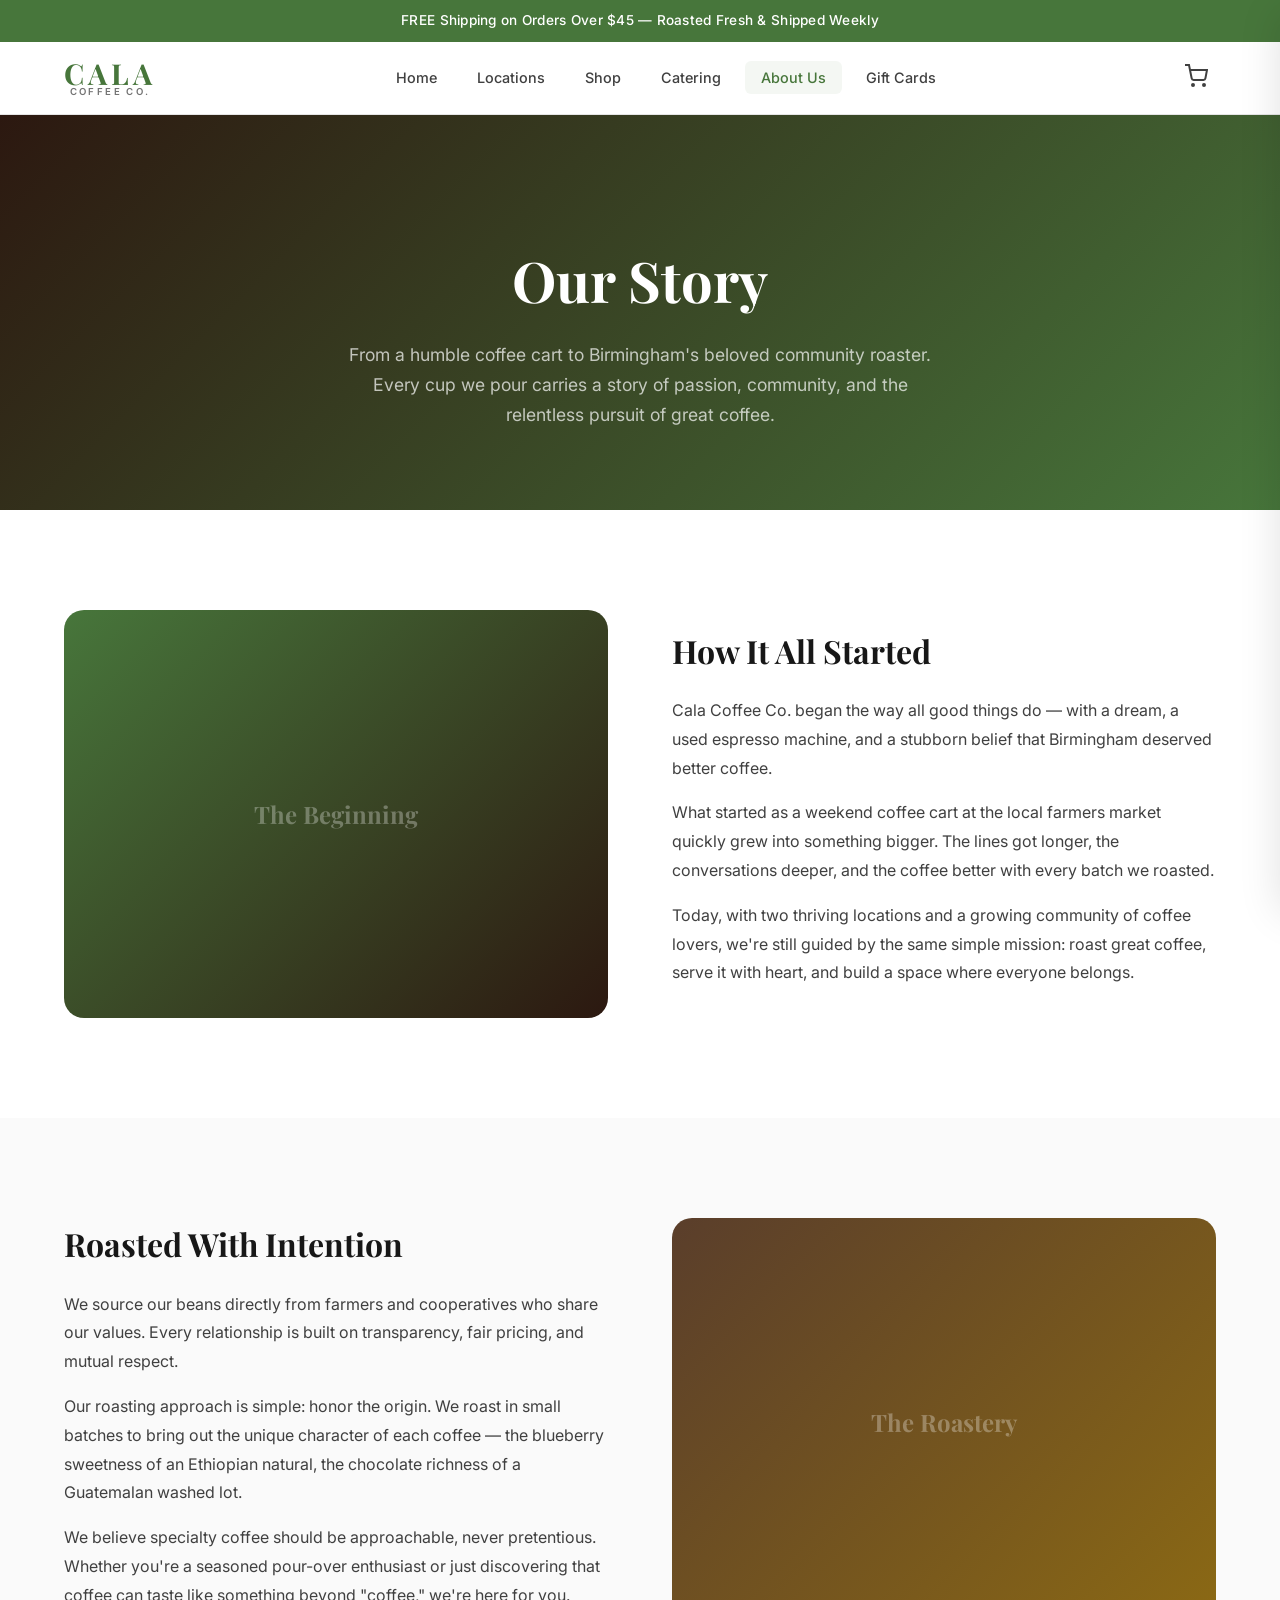
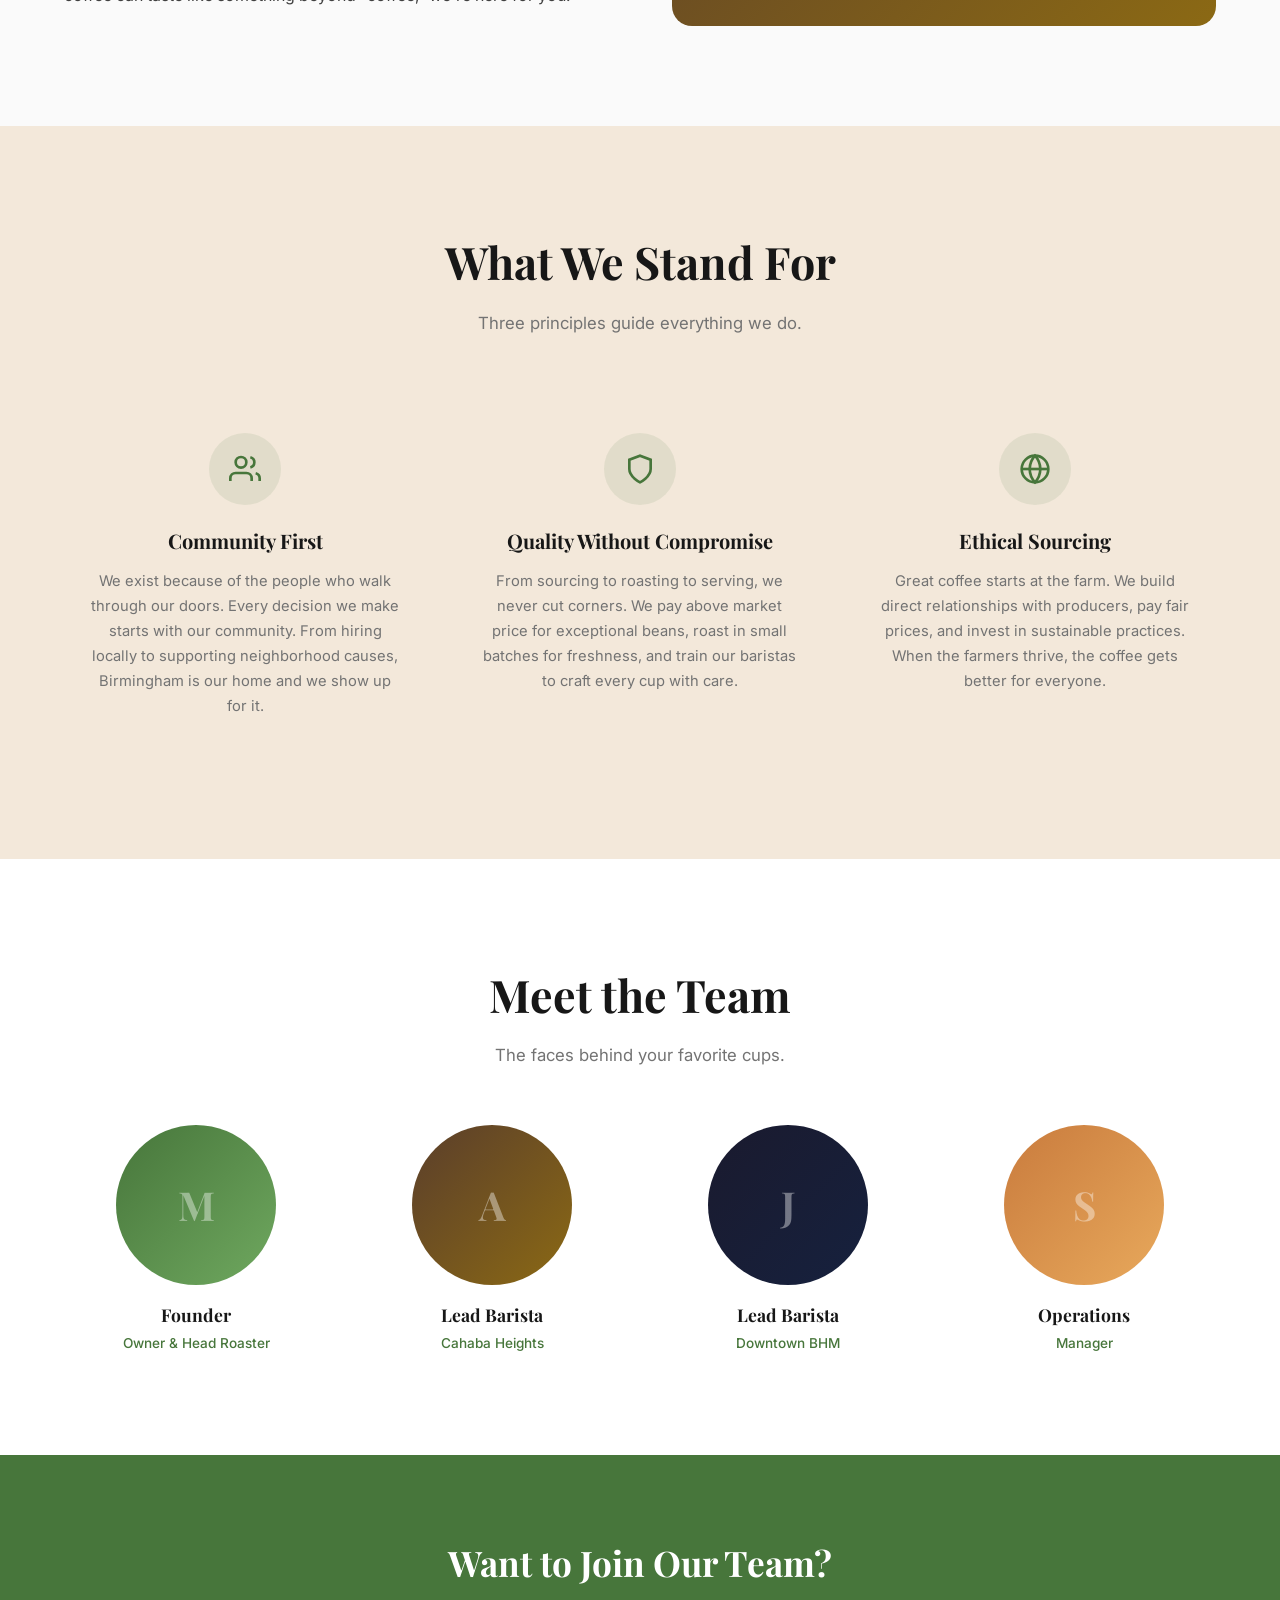
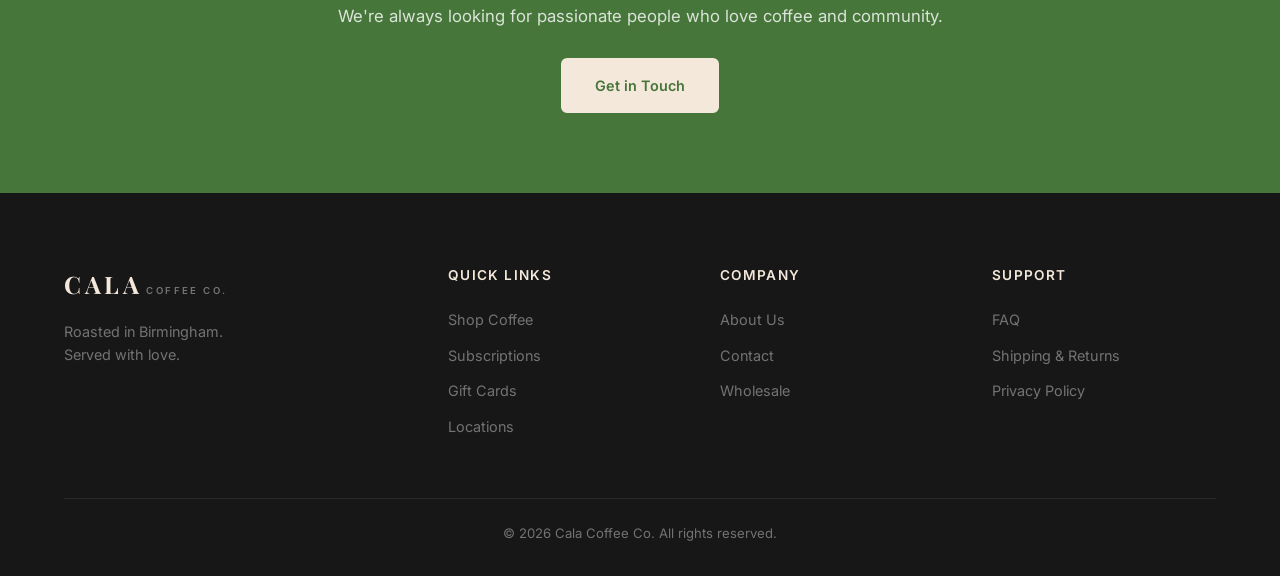
==== about.html @ ce765602 "Initial commit: Cala Coffee Co. website redesign Complete static site with homepage, shop, and about" ====
<!DOCTYPE html>
<html lang="en">
<head>
  <meta charset="UTF-8">
  <meta name="viewport" content="width=device-width, initial-scale=1.0">
  <title>About Us | Cala Coffee Co.</title>
  <meta name="description" content="Learn about Cala Coffee Co.'s story — from a humble coffee cart to two Birmingham locations. Meet the team and our mission.">
  <link rel="stylesheet" href="styles.css">
  <link rel="preconnect" href="https://fonts.googleapis.com">
  <link rel="preconnect" href="https://fonts.gstatic.com" crossorigin>
  <link href="https://fonts.googleapis.com/css2?family=Playfair+Display:wght@400;600;700&family=Inter:wght@300;400;500;600&display=swap" rel="stylesheet">
  <style>
    .about-hero {
      background: linear-gradient(135deg, #2c1810, #47763b);
      padding: 120px 0 80px;
      text-align: center;
    }
    .about-hero h1 {
      font-family: var(--font-display);
      font-size: clamp(2.4rem, 5vw, 3.5rem);
      color: var(--white);
      margin-bottom: 16px;
    }
    .about-hero p {
      color: rgba(255,255,255,0.7);
      font-size: 1.1rem;
      max-width: 600px;
      margin: 0 auto;
      line-height: 1.7;
    }

    .story-section {
      background: var(--white);
    }
    .story-grid {
      display: grid;
      grid-template-columns: 1fr 1fr;
      gap: 64px;
      align-items: center;
    }
    .story-image {
      aspect-ratio: 4/3;
      border-radius: var(--radius-lg);
      overflow: hidden;
    }
    .story-image-placeholder {
      width: 100%;
      height: 100%;
      display: flex;
      align-items: center;
      justify-content: center;
      font-family: var(--font-display);
      font-size: 1.5rem;
      color: rgba(255,255,255,0.3);
      font-weight: 700;
    }
    .story-content h2 {
      font-family: var(--font-display);
      font-size: 2rem;
      margin-bottom: 20px;
    }
    .story-content p {
      color: var(--gray-700);
      line-height: 1.8;
      margin-bottom: 16px;
      font-size: 1rem;
    }

    .values-section {
      background: var(--cream);
    }
    .values-grid {
      display: grid;
      grid-template-columns: repeat(3, 1fr);
      gap: 32px;
    }
    .value-card {
      text-align: center;
      padding: 40px 24px;
    }
    .value-icon {
      width: 72px;
      height: 72px;
      border-radius: 50%;
      background: rgba(71,118,59,0.1);
      display: flex;
      align-items: center;
      justify-content: center;
      margin: 0 auto 20px;
      color: var(--green);
    }
    .value-card h3 {
      font-family: var(--font-display);
      font-size: 1.25rem;
      margin-bottom: 12px;
    }
    .value-card p {
      color: var(--gray-500);
      font-size: 0.92rem;
      line-height: 1.7;
    }

    .team-section {
      background: var(--white);
    }
    .team-grid {
      display: grid;
      grid-template-columns: repeat(4, 1fr);
      gap: 32px;
    }
    .team-card {
      text-align: center;
    }
    .team-photo {
      width: 160px;
      height: 160px;
      border-radius: 50%;
      margin: 0 auto 16px;
      overflow: hidden;
    }
    .team-photo-placeholder {
      width: 100%;
      height: 100%;
      display: flex;
      align-items: center;
      justify-content: center;
      font-size: 2.5rem;
      font-weight: 700;
      color: rgba(255,255,255,0.4);
      font-family: var(--font-display);
    }
    .team-card h3 {
      font-family: var(--font-display);
      font-size: 1.1rem;
      margin-bottom: 4px;
    }
    .team-card .role {
      font-size: 0.85rem;
      color: var(--green);
      font-weight: 500;
    }

    .cta-banner {
      background: var(--green);
      padding: 80px 0;
      text-align: center;
    }
    .cta-banner h2 {
      font-family: var(--font-display);
      font-size: 2.2rem;
      color: var(--white);
      margin-bottom: 12px;
    }
    .cta-banner p {
      color: rgba(255,255,255,0.8);
      margin-bottom: 28px;
      font-size: 1.05rem;
    }
    .cta-banner .btn-primary {
      background: var(--cream);
      color: var(--green);
      border-color: var(--cream);
    }
    .cta-banner .btn-primary:hover {
      background: var(--white);
      border-color: var(--white);
    }

    @media (max-width: 1024px) {
      .team-grid {
        grid-template-columns: repeat(2, 1fr);
      }
    }
    @media (max-width: 768px) {
      .story-grid {
        grid-template-columns: 1fr;
        gap: 32px;
      }
      .values-grid {
        grid-template-columns: 1fr;
        max-width: 400px;
        margin: 0 auto;
      }
      .team-grid {
        grid-template-columns: repeat(2, 1fr);
        gap: 24px;
      }
    }
  </style>
</head>
<body>
  <!-- Announcement Bar -->
  <div class="announcement-bar">
    <p>FREE Shipping on Orders Over $45 &mdash; Roasted Fresh &amp; Shipped Weekly</p>
  </div>

  <!-- Header -->
  <header class="header" id="header">
    <div class="container header-inner">
      <a href="index.html" class="logo">
        <span class="logo-text">CALA</span>
        <span class="logo-sub">COFFEE CO.</span>
      </a>
      <nav class="nav" id="nav">
        <ul class="nav-list">
          <li><a href="index.html" class="nav-link">Home</a></li>
          <li><a href="index.html#locations" class="nav-link">Locations</a></li>
          <li><a href="shop.html" class="nav-link">Shop</a></li>
          <li><a href="index.html#catering" class="nav-link">Catering</a></li>
          <li><a href="about.html" class="nav-link active">About Us</a></li>
          <li><a href="shop.html#gift-cards" class="nav-link">Gift Cards</a></li>
        </ul>
      </nav>
      <div class="header-actions">
        <button class="cart-btn" id="cartBtn" aria-label="Shopping cart">
          <svg width="24" height="24" viewBox="0 0 24 24" fill="none" stroke="currentColor" stroke-width="2"><circle cx="9" cy="21" r="1"/><circle cx="20" cy="21" r="1"/><path d="M1 1h4l2.68 13.39a2 2 0 0 0 2 1.61h9.72a2 2 0 0 0 2-1.61L23 6H6"/></svg>
          <span class="cart-count" id="cartCount">0</span>
        </button>
        <button class="mobile-toggle" id="mobileToggle" aria-label="Toggle menu" aria-expanded="false">
          <span></span><span></span><span></span>
        </button>
      </div>
    </div>
  </header>

  <!-- Mobile Menu -->
  <div class="mobile-menu" id="mobileMenu">
    <ul class="mobile-nav-list">
      <li><a href="index.html">Home</a></li>
      <li><a href="index.html#locations">Locations</a></li>
      <li><a href="shop.html">Shop</a></li>
      <li><a href="index.html#catering">Catering</a></li>
      <li><a href="about.html">About Us</a></li>
      <li><a href="shop.html#gift-cards">Gift Cards</a></li>
    </ul>
  </div>

  <!-- About Hero -->
  <section class="about-hero">
    <div class="container">
      <h1>Our Story</h1>
      <p>From a humble coffee cart to Birmingham's beloved community roaster. Every cup we pour carries a story of passion, community, and the relentless pursuit of great coffee.</p>
    </div>
  </section>

  <!-- Our Story -->
  <section class="section story-section">
    <div class="container">
      <div class="story-grid">
        <div class="story-image">
          <div class="story-image-placeholder" style="background: linear-gradient(135deg, #47763b, #2c1810);">
            <span>The Beginning</span>
          </div>
        </div>
        <div class="story-content">
          <h2>How It All Started</h2>
          <p>Cala Coffee Co. began the way all good things do &mdash; with a dream, a used espresso machine, and a stubborn belief that Birmingham deserved better coffee.</p>
          <p>What started as a weekend coffee cart at the local farmers market quickly grew into something bigger. The lines got longer, the conversations deeper, and the coffee better with every batch we roasted.</p>
          <p>Today, with two thriving locations and a growing community of coffee lovers, we're still guided by the same simple mission: roast great coffee, serve it with heart, and build a space where everyone belongs.</p>
        </div>
      </div>
    </div>
  </section>

  <!-- Second Story Block -->
  <section class="section story-section" style="background: var(--gray-50);">
    <div class="container">
      <div class="story-grid">
        <div class="story-content">
          <h2>Roasted With Intention</h2>
          <p>We source our beans directly from farmers and cooperatives who share our values. Every relationship is built on transparency, fair pricing, and mutual respect.</p>
          <p>Our roasting approach is simple: honor the origin. We roast in small batches to bring out the unique character of each coffee &mdash; the blueberry sweetness of an Ethiopian natural, the chocolate richness of a Guatemalan washed lot.</p>
          <p>We believe specialty coffee should be approachable, never pretentious. Whether you're a seasoned pour-over enthusiast or just discovering that coffee can taste like something beyond "coffee," we're here for you.</p>
        </div>
        <div class="story-image">
          <div class="story-image-placeholder" style="background: linear-gradient(135deg, #5a3e2b, #8B6914);">
            <span>The Roastery</span>
          </div>
        </div>
      </div>
    </div>
  </section>

  <!-- Values -->
  <section class="section values-section">
    <div class="container">
      <div class="section-header">
        <h2 class="section-title">What We Stand For</h2>
        <p class="section-subtitle">Three principles guide everything we do.</p>
      </div>
      <div class="values-grid">
        <div class="value-card">
          <div class="value-icon">
            <svg width="32" height="32" viewBox="0 0 24 24" fill="none" stroke="currentColor" stroke-width="2"><path d="M17 21v-2a4 4 0 0 0-4-4H5a4 4 0 0 0-4 4v2"/><circle cx="9" cy="7" r="4"/><path d="M23 21v-2a4 4 0 0 0-3-3.87"/><path d="M16 3.13a4 4 0 0 1 0 7.75"/></svg>
          </div>
          <h3>Community First</h3>
          <p>We exist because of the people who walk through our doors. Every decision we make starts with our community. From hiring locally to supporting neighborhood causes, Birmingham is our home and we show up for it.</p>
        </div>
        <div class="value-card">
          <div class="value-icon">
            <svg width="32" height="32" viewBox="0 0 24 24" fill="none" stroke="currentColor" stroke-width="2"><path d="M12 22s8-4 8-10V5l-8-3-8 3v7c0 6 8 10 8 10z"/></svg>
          </div>
          <h3>Quality Without Compromise</h3>
          <p>From sourcing to roasting to serving, we never cut corners. We pay above market price for exceptional beans, roast in small batches for freshness, and train our baristas to craft every cup with care.</p>
        </div>
        <div class="value-card">
          <div class="value-icon">
            <svg width="32" height="32" viewBox="0 0 24 24" fill="none" stroke="currentColor" stroke-width="2"><circle cx="12" cy="12" r="10"/><line x1="2" y1="12" x2="22" y2="12"/><path d="M12 2a15.3 15.3 0 0 1 4 10 15.3 15.3 0 0 1-4 10 15.3 15.3 0 0 1-4-10 15.3 15.3 0 0 1 4-10z"/></svg>
          </div>
          <h3>Ethical Sourcing</h3>
          <p>Great coffee starts at the farm. We build direct relationships with producers, pay fair prices, and invest in sustainable practices. When the farmers thrive, the coffee gets better for everyone.</p>
        </div>
      </div>
    </div>
  </section>

  <!-- Team -->
  <section class="section team-section">
    <div class="container">
      <div class="section-header">
        <h2 class="section-title">Meet the Team</h2>
        <p class="section-subtitle">The faces behind your favorite cups.</p>
      </div>
      <div class="team-grid">
        <div class="team-card">
          <div class="team-photo">
            <div class="team-photo-placeholder" style="background: linear-gradient(135deg, #47763b, #6fa85f);">M</div>
          </div>
          <h3>Founder</h3>
          <p class="role">Owner &amp; Head Roaster</p>
        </div>
        <div class="team-card">
          <div class="team-photo">
            <div class="team-photo-placeholder" style="background: linear-gradient(135deg, #5a3e2b, #8B6914);">A</div>
          </div>
          <h3>Lead Barista</h3>
          <p class="role">Cahaba Heights</p>
        </div>
        <div class="team-card">
          <div class="team-photo">
            <div class="team-photo-placeholder" style="background: linear-gradient(135deg, #1a1a2e, #16213e);">J</div>
          </div>
          <h3>Lead Barista</h3>
          <p class="role">Downtown BHM</p>
        </div>
        <div class="team-card">
          <div class="team-photo">
            <div class="team-photo-placeholder" style="background: linear-gradient(135deg, #c97b3d, #e8a95c);">S</div>
          </div>
          <h3>Operations</h3>
          <p class="role">Manager</p>
        </div>
      </div>
    </div>
  </section>

  <!-- CTA -->
  <section class="cta-banner">
    <div class="container">
      <h2>Want to Join Our Team?</h2>
      <p>We're always looking for passionate people who love coffee and community.</p>
      <a href="index.html#contact" class="btn btn-primary">Get in Touch</a>
    </div>
  </section>

  <!-- Footer -->
  <footer class="footer">
    <div class="container">
      <div class="footer-grid">
        <div class="footer-col">
          <div class="footer-logo">
            <span class="logo-text">CALA</span>
            <span class="logo-sub">COFFEE CO.</span>
          </div>
          <p class="footer-tagline">Roasted in Birmingham.<br>Served with love.</p>
        </div>
        <div class="footer-col">
          <h4>Quick Links</h4>
          <ul>
            <li><a href="shop.html">Shop Coffee</a></li>
            <li><a href="shop.html#subscriptions">Subscriptions</a></li>
            <li><a href="shop.html#gift-cards">Gift Cards</a></li>
            <li><a href="index.html#locations">Locations</a></li>
          </ul>
        </div>
        <div class="footer-col">
          <h4>Company</h4>
          <ul>
            <li><a href="about.html">About Us</a></li>
            <li><a href="index.html#contact">Contact</a></li>
            <li><a href="#">Wholesale</a></li>
          </ul>
        </div>
        <div class="footer-col">
          <h4>Support</h4>
          <ul>
            <li><a href="#">FAQ</a></li>
            <li><a href="#">Shipping &amp; Returns</a></li>
            <li><a href="#">Privacy Policy</a></li>
          </ul>
        </div>
      </div>
      <div class="footer-bottom">
        <p>&copy; 2026 Cala Coffee Co. All rights reserved.</p>
      </div>
    </div>
  </footer>

  <!-- Cart Drawer -->
  <div class="cart-overlay" id="cartOverlay"></div>
  <div class="cart-drawer" id="cartDrawer">
    <div class="cart-header">
      <h3>Your Cart</h3>
      <button class="cart-close" id="cartClose" aria-label="Close cart">&times;</button>
    </div>
    <div class="cart-items" id="cartItems">
      <div class="cart-empty">
        <p>Your cart is empty</p>
        <a href="shop.html" class="btn btn-primary btn-sm">Start Shopping</a>
      </div>
    </div>
    <div class="cart-footer" id="cartFooter" style="display:none;">
      <div class="cart-total">
        <span>Subtotal</span>
        <span id="cartTotal">$0</span>
      </div>
      <p class="cart-shipping-note">Free shipping on orders over $45</p>
      <button class="btn btn-primary btn-full">Checkout</button>
    </div>
  </div>

  <script src="script.js"></script>
</body>
</html>
---- styles.css ----
/* ===== RESET & BASE ===== */
*, *::before, *::after {
  margin: 0;
  padding: 0;
  box-sizing: border-box;
}

:root {
  --green: #47763b;
  --green-dark: #365a2d;
  --green-light: #6fa85f;
  --cream: #f3e8da;
  --cream-dark: #e8d5c0;
  --brown: #5a3e2b;
  --brown-light: #8B6914;
  --black: #1a1a1a;
  --white: #ffffff;
  --gray-50: #fafafa;
  --gray-100: #f5f5f5;
  --gray-200: #e5e5e5;
  --gray-300: #d4d4d4;
  --gray-500: #737373;
  --gray-700: #404040;
  --gray-900: #171717;
  --font-display: 'Playfair Display', Georgia, serif;
  --font-body: 'Inter', -apple-system, BlinkMacSystemFont, sans-serif;
  --radius-sm: 6px;
  --radius-md: 12px;
  --radius-lg: 20px;
  --shadow-sm: 0 1px 3px rgba(0,0,0,0.08);
  --shadow-md: 0 4px 12px rgba(0,0,0,0.1);
  --shadow-lg: 0 12px 40px rgba(0,0,0,0.12);
  --transition: 0.3s ease;
}

html {
  scroll-behavior: smooth;
  font-size: 16px;
}

body {
  font-family: var(--font-body);
  color: var(--gray-900);
  background: var(--white);
  line-height: 1.6;
  -webkit-font-smoothing: antialiased;
}

img {
  max-width: 100%;
  display: block;
}

a {
  text-decoration: none;
  color: inherit;
}

ul {
  list-style: none;
}

.container {
  max-width: 1200px;
  margin: 0 auto;
  padding: 0 24px;
}

/* ===== ANNOUNCEMENT BAR ===== */
.announcement-bar {
  background: var(--green);
  color: var(--white);
  text-align: center;
  padding: 10px 16px;
  font-size: 0.85rem;
  font-weight: 500;
  letter-spacing: 0.02em;
}

/* ===== HEADER ===== */
.header {
  position: sticky;
  top: 0;
  z-index: 100;
  background: var(--white);
  border-bottom: 1px solid var(--gray-200);
  transition: box-shadow var(--transition);
}

.header.scrolled {
  box-shadow: var(--shadow-md);
}

.header-inner {
  display: flex;
  align-items: center;
  justify-content: space-between;
  height: 72px;
}

.logo {
  display: flex;
  flex-direction: column;
  align-items: center;
  line-height: 1;
}

.logo-text {
  font-family: var(--font-display);
  font-size: 1.8rem;
  font-weight: 700;
  color: var(--green);
  letter-spacing: 0.15em;
}

.logo-sub {
  font-size: 0.6rem;
  font-weight: 600;
  letter-spacing: 0.25em;
  color: var(--gray-500);
  text-transform: uppercase;
}

.nav-list {
  display: flex;
  gap: 8px;
}

.nav-link {
  padding: 8px 16px;
  font-size: 0.9rem;
  font-weight: 500;
  color: var(--gray-700);
  border-radius: var(--radius-sm);
  transition: color var(--transition), background var(--transition);
}

.nav-link:hover,
.nav-link.active {
  color: var(--green);
  background: rgba(71, 118, 59, 0.06);
}

/* Dropdown */
.has-dropdown {
  position: relative;
}

.dropdown {
  position: absolute;
  top: 100%;
  left: 0;
  min-width: 200px;
  background: var(--white);
  border: 1px solid var(--gray-200);
  border-radius: var(--radius-md);
  box-shadow: var(--shadow-lg);
  padding: 8px;
  opacity: 0;
  visibility: hidden;
  transform: translateY(8px);
  transition: all var(--transition);
}

.has-dropdown:hover .dropdown {
  opacity: 1;
  visibility: visible;
  transform: translateY(0);
}

.dropdown a {
  display: block;
  padding: 10px 16px;
  font-size: 0.88rem;
  border-radius: var(--radius-sm);
  transition: background var(--transition);
}

.dropdown a:hover {
  background: var(--gray-100);
  color: var(--green);
}

.header-actions {
  display: flex;
  align-items: center;
  gap: 12px;
}

.cart-btn {
  position: relative;
  background: none;
  border: none;
  cursor: pointer;
  color: var(--gray-700);
  padding: 8px;
  border-radius: var(--radius-sm);
  transition: color var(--transition), background var(--transition);
}

.cart-btn:hover {
  color: var(--green);
  background: rgba(71, 118, 59, 0.06);
}

.cart-count {
  position: absolute;
  top: 0;
  right: 0;
  background: var(--green);
  color: var(--white);
  width: 18px;
  height: 18px;
  border-radius: 50%;
  font-size: 0.7rem;
  font-weight: 600;
  display: flex;
  align-items: center;
  justify-content: center;
}

/* Mobile Toggle */
.mobile-toggle {
  display: none;
  flex-direction: column;
  gap: 5px;
  background: none;
  border: none;
  cursor: pointer;
  padding: 8px;
}

.mobile-toggle span {
  display: block;
  width: 24px;
  height: 2px;
  background: var(--gray-900);
  border-radius: 2px;
  transition: all var(--transition);
}

.mobile-toggle.active span:nth-child(1) {
  transform: rotate(45deg) translate(5px, 5px);
}

.mobile-toggle.active span:nth-child(2) {
  opacity: 0;
}

.mobile-toggle.active span:nth-child(3) {
  transform: rotate(-45deg) translate(5px, -5px);
}

/* Mobile Menu */
.mobile-menu {
  display: none;
  position: fixed;
  top: 0;
  left: 0;
  width: 100%;
  height: 100vh;
  background: var(--white);
  z-index: 99;
  padding: 100px 24px 40px;
  transform: translateX(-100%);
  transition: transform var(--transition);
}

.mobile-menu.open {
  transform: translateX(0);
}

.mobile-nav-list a {
  display: block;
  padding: 16px 0;
  font-size: 1.25rem;
  font-weight: 500;
  border-bottom: 1px solid var(--gray-200);
  color: var(--gray-700);
}

.mobile-nav-list a:hover {
  color: var(--green);
}

/* ===== HERO ===== */
.hero {
  position: relative;
  min-height: 85vh;
  display: flex;
  align-items: center;
  background: linear-gradient(135deg, #2c1810 0%, #47763b 50%, #1a1a2e 100%);
  overflow: hidden;
}

.hero-overlay {
  position: absolute;
  inset: 0;
  background: radial-gradient(circle at 30% 50%, rgba(71, 118, 59, 0.3) 0%, transparent 60%),
              radial-gradient(circle at 70% 30%, rgba(243, 232, 218, 0.1) 0%, transparent 50%);
}

.hero-content {
  position: relative;
  z-index: 1;
  max-width: 680px;
  padding: 80px 0;
}

.hero-tag {
  font-size: 0.85rem;
  font-weight: 600;
  letter-spacing: 0.15em;
  text-transform: uppercase;
  color: var(--cream);
  margin-bottom: 16px;
  opacity: 0;
  animation: fadeUp 0.8s ease forwards 0.2s;
}

.hero-title {
  font-family: var(--font-display);
  font-size: clamp(2.8rem, 6vw, 4.5rem);
  font-weight: 700;
  color: var(--white);
  line-height: 1.1;
  margin-bottom: 20px;
  opacity: 0;
  animation: fadeUp 0.8s ease forwards 0.4s;
}

.hero-title span {
  display: block;
  font-weight: 400;
  font-style: italic;
  font-size: 0.65em;
  color: var(--cream);
  margin-top: 8px;
}

.hero-desc {
  font-size: 1.15rem;
  color: rgba(255,255,255,0.8);
  line-height: 1.7;
  margin-bottom: 32px;
  opacity: 0;
  animation: fadeUp 0.8s ease forwards 0.6s;
}

.hero-actions {
  display: flex;
  gap: 16px;
  flex-wrap: wrap;
  opacity: 0;
  animation: fadeUp 0.8s ease forwards 0.8s;
}

@keyframes fadeUp {
  from {
    opacity: 0;
    transform: translateY(20px);
  }
  to {
    opacity: 1;
    transform: translateY(0);
  }
}

/* ===== BUTTONS ===== */
.btn {
  display: inline-flex;
  align-items: center;
  justify-content: center;
  gap: 8px;
  padding: 14px 32px;
  font-family: var(--font-body);
  font-size: 0.9rem;
  font-weight: 600;
  border-radius: var(--radius-sm);
  border: 2px solid transparent;
  cursor: pointer;
  transition: all var(--transition);
  white-space: nowrap;
}

.btn-primary {
  background: var(--green);
  color: var(--white);
  border-color: var(--green);
}

.btn-primary:hover {
  background: var(--green-dark);
  border-color: var(--green-dark);
  transform: translateY(-1px);
  box-shadow: 0 4px 12px rgba(71, 118, 59, 0.3);
}

.btn-outline {
  background: transparent;
  color: var(--white);
  border-color: rgba(255,255,255,0.4);
}

.btn-outline:hover {
  background: rgba(255,255,255,0.1);
  border-color: var(--white);
}

.btn-sm {
  padding: 8px 20px;
  font-size: 0.85rem;
}

.btn-full {
  width: 100%;
}

/* ===== SECTIONS ===== */
.section {
  padding: 100px 0;
}

.section-header {
  text-align: center;
  margin-bottom: 56px;
}

.section-title {
  font-family: var(--font-display);
  font-size: clamp(2rem, 4vw, 2.8rem);
  font-weight: 700;
  color: var(--gray-900);
  margin-bottom: 12px;
}

.section-subtitle {
  font-size: 1.05rem;
  color: var(--gray-500);
  max-width: 500px;
  margin: 0 auto;
}

.section-cta {
  text-align: center;
  margin-top: 48px;
}

/* ===== PRODUCTS ===== */
.products-section {
  background: var(--gray-50);
}

.products-grid {
  display: grid;
  grid-template-columns: repeat(3, 1fr);
  gap: 32px;
}

.product-card {
  background: var(--white);
  border-radius: var(--radius-lg);
  overflow: hidden;
  box-shadow: var(--shadow-sm);
  transition: transform var(--transition), box-shadow var(--transition);
  position: relative;
}

.product-card:hover {
  transform: translateY(-6px);
  box-shadow: var(--shadow-lg);
}

.product-badge {
  position: absolute;
  top: 16px;
  left: 16px;
  z-index: 2;
  padding: 4px 14px;
  background: var(--green);
  color: var(--white);
  font-size: 0.75rem;
  font-weight: 600;
  border-radius: 20px;
  letter-spacing: 0.02em;
}

.product-badge.new {
  background: var(--brown);
}

.product-image {
  aspect-ratio: 1;
  overflow: hidden;
}

.product-image-placeholder {
  width: 100%;
  height: 100%;
  display: flex;
  align-items: center;
  justify-content: center;
  font-family: var(--font-display);
  font-size: 2rem;
  color: rgba(255,255,255,0.3);
  font-weight: 700;
  transition: transform var(--transition);
}

.product-card:hover .product-image-placeholder {
  transform: scale(1.05);
}

.product-info {
  padding: 24px;
}

.product-name {
  font-family: var(--font-display);
  font-size: 1.25rem;
  font-weight: 600;
  margin-bottom: 6px;
}

.product-notes {
  font-size: 0.88rem;
  color: var(--gray-500);
  margin-bottom: 16px;
}

.product-footer {
  display: flex;
  align-items: center;
  justify-content: space-between;
}

.product-price {
  font-size: 1.1rem;
  font-weight: 600;
  color: var(--green);
}

/* ===== LOCATIONS ===== */
.locations-grid {
  display: grid;
  grid-template-columns: repeat(2, 1fr);
  gap: 32px;
}

.location-card {
  background: var(--white);
  border-radius: var(--radius-lg);
  overflow: hidden;
  box-shadow: var(--shadow-md);
  transition: transform var(--transition);
}

.location-card:hover {
  transform: translateY(-4px);
}

.location-image {
  aspect-ratio: 16/9;
  overflow: hidden;
}

.location-image-placeholder {
  width: 100%;
  height: 100%;
  display: flex;
  align-items: center;
  justify-content: center;
  font-family: var(--font-display);
  font-size: 1.8rem;
  color: rgba(255,255,255,0.4);
  font-weight: 700;
}

.location-info {
  padding: 32px;
}

.location-info h3 {
  font-family: var(--font-display);
  font-size: 1.5rem;
  font-weight: 700;
  margin-bottom: 12px;
}

.location-info address {
  display: flex;
  align-items: center;
  gap: 8px;
  font-style: normal;
  color: var(--gray-500);
  font-size: 0.9rem;
  margin-bottom: 20px;
}

.hours h4 {
  font-size: 0.8rem;
  font-weight: 600;
  text-transform: uppercase;
  letter-spacing: 0.1em;
  color: var(--gray-500);
  margin-bottom: 8px;
}

.hours ul li {
  display: flex;
  justify-content: space-between;
  padding: 6px 0;
  font-size: 0.9rem;
  border-bottom: 1px solid var(--gray-100);
}

.hours ul li:last-child {
  border-bottom: none;
}

.location-info .btn {
  margin-top: 20px;
  color: var(--green);
  border-color: var(--green);
}

.location-info .btn:hover {
  background: var(--green);
  color: var(--white);
}

/* ===== CATERING ===== */
.catering-section {
  background: var(--cream);
}

.catering-grid {
  display: grid;
  grid-template-columns: repeat(2, 1fr);
  gap: 32px;
}

.catering-card {
  background: var(--white);
  border-radius: var(--radius-lg);
  padding: 40px;
  box-shadow: var(--shadow-sm);
  transition: transform var(--transition), box-shadow var(--transition);
}

.catering-card:hover {
  transform: translateY(-4px);
  box-shadow: var(--shadow-lg);
}

.catering-icon {
  width: 80px;
  height: 80px;
  border-radius: 50%;
  background: rgba(71, 118, 59, 0.08);
  display: flex;
  align-items: center;
  justify-content: center;
  color: var(--green);
  margin-bottom: 24px;
}

.catering-card h3 {
  font-family: var(--font-display);
  font-size: 1.4rem;
  font-weight: 700;
  margin-bottom: 12px;
}

.catering-card p {
  color: var(--gray-500);
  font-size: 0.95rem;
  line-height: 1.7;
  margin-bottom: 20px;
}

.catering-features {
  margin-bottom: 28px;
}

.catering-features li {
  padding: 6px 0;
  padding-left: 24px;
  position: relative;
  font-size: 0.9rem;
  color: var(--gray-700);
}

.catering-features li::before {
  content: '✓';
  position: absolute;
  left: 0;
  color: var(--green);
  font-weight: 700;
}

/* ===== TESTIMONIALS ===== */
.testimonials-section {
  background: var(--gray-50);
  overflow: hidden;
}

.testimonials-slider {
  position: relative;
  overflow: hidden;
}

.testimonials-track {
  display: flex;
  gap: 24px;
  transition: transform 0.5s ease;
}

.testimonial-card {
  min-width: calc(33.333% - 16px);
  background: var(--white);
  border-radius: var(--radius-lg);
  padding: 32px;
  box-shadow: var(--shadow-sm);
  flex-shrink: 0;
}

.stars {
  color: #f59e0b;
  font-size: 1.1rem;
  margin-bottom: 16px;
  letter-spacing: 2px;
}

.testimonial-card p {
  font-size: 0.95rem;
  line-height: 1.7;
  color: var(--gray-700);
  margin-bottom: 16px;
  font-style: italic;
}

.testimonial-card cite {
  font-style: normal;
  font-weight: 600;
  font-size: 0.88rem;
  color: var(--green);
}

.slider-controls {
  display: flex;
  justify-content: center;
  gap: 12px;
  margin-top: 32px;
}

.slider-btn {
  width: 44px;
  height: 44px;
  border-radius: 50%;
  border: 2px solid var(--gray-300);
  background: var(--white);
  color: var(--gray-700);
  font-size: 1.2rem;
  cursor: pointer;
  transition: all var(--transition);
  display: flex;
  align-items: center;
  justify-content: center;
}

.slider-btn:hover {
  border-color: var(--green);
  color: var(--green);
  background: rgba(71, 118, 59, 0.06);
}

/* ===== NEWSLETTER ===== */
.newsletter-section {
  background: var(--green);
  padding: 80px 0;
}

.newsletter-inner {
  text-align: center;
  max-width: 500px;
  margin: 0 auto;
}

.newsletter-inner h2 {
  font-family: var(--font-display);
  font-size: 2.2rem;
  color: var(--white);
  margin-bottom: 12px;
}

.newsletter-inner > p {
  color: rgba(255,255,255,0.8);
  margin-bottom: 28px;
}

.newsletter-form {
  display: flex;
  gap: 8px;
  margin-bottom: 12px;
}

.newsletter-form input {
  flex: 1;
  padding: 14px 20px;
  border: 2px solid rgba(255,255,255,0.2);
  border-radius: var(--radius-sm);
  background: rgba(255,255,255,0.1);
  color: var(--white);
  font-size: 0.95rem;
  font-family: var(--font-body);
  outline: none;
  transition: border-color var(--transition);
}

.newsletter-form input::placeholder {
  color: rgba(255,255,255,0.5);
}

.newsletter-form input:focus {
  border-color: rgba(255,255,255,0.6);
}

.newsletter-form .btn-primary {
  background: var(--cream);
  color: var(--green);
  border-color: var(--cream);
}

.newsletter-form .btn-primary:hover {
  background: var(--white);
  border-color: var(--white);
  transform: translateY(-1px);
}

.newsletter-note {
  font-size: 0.8rem;
  color: rgba(255,255,255,0.5);
}

/* ===== CONTACT ===== */
.contact-form {
  max-width: 640px;
  margin: 0 auto;
}

.form-row {
  display: grid;
  grid-template-columns: 1fr 1fr;
  gap: 20px;
}

.form-group {
  margin-bottom: 20px;
}

.form-group label {
  display: block;
  font-size: 0.85rem;
  font-weight: 600;
  color: var(--gray-700);
  margin-bottom: 6px;
}

.form-group input,
.form-group select,
.form-group textarea {
  width: 100%;
  padding: 12px 16px;
  border: 2px solid var(--gray-200);
  border-radius: var(--radius-sm);
  font-family: var(--font-body);
  font-size: 0.95rem;
  color: var(--gray-900);
  outline: none;
  transition: border-color var(--transition);
  background: var(--white);
}

.form-group input:focus,
.form-group select:focus,
.form-group textarea:focus {
  border-color: var(--green);
}

.form-group textarea {
  resize: vertical;
}

.contact-form .btn {
  margin-top: 8px;
}

/* ===== FOOTER ===== */
.footer {
  background: var(--gray-900);
  color: var(--gray-300);
  padding: 72px 0 32px;
}

.footer-grid {
  display: grid;
  grid-template-columns: 1.5fr 1fr 1fr 1fr;
  gap: 48px;
  margin-bottom: 48px;
}

.footer-logo .logo-text {
  font-size: 1.5rem;
  color: var(--cream);
}

.footer-logo .logo-sub {
  color: var(--gray-500);
}

.footer-tagline {
  margin-top: 16px;
  font-size: 0.9rem;
  line-height: 1.6;
  color: var(--gray-500);
}

.social-links {
  display: flex;
  gap: 12px;
  margin-top: 20px;
}

.social-links a {
  width: 40px;
  height: 40px;
  border-radius: 50%;
  border: 1px solid var(--gray-700);
  display: flex;
  align-items: center;
  justify-content: center;
  color: var(--gray-500);
  transition: all var(--transition);
}

.social-links a:hover {
  border-color: var(--green);
  color: var(--green);
  background: rgba(71, 118, 59, 0.1);
}

.footer-col h4 {
  font-size: 0.85rem;
  font-weight: 600;
  text-transform: uppercase;
  letter-spacing: 0.1em;
  color: var(--cream);
  margin-bottom: 20px;
}

.footer-col ul li {
  margin-bottom: 10px;
}

.footer-col ul a {
  font-size: 0.9rem;
  color: var(--gray-500);
  transition: color var(--transition);
}

.footer-col ul a:hover {
  color: var(--green-light);
}

.footer-bottom {
  border-top: 1px solid rgba(255,255,255,0.08);
  padding-top: 24px;
  text-align: center;
  font-size: 0.82rem;
  color: var(--gray-500);
}

/* ===== CART DRAWER ===== */
.cart-overlay {
  position: fixed;
  inset: 0;
  background: rgba(0,0,0,0.5);
  z-index: 200;
  opacity: 0;
  visibility: hidden;
  transition: all var(--transition);
}

.cart-overlay.active {
  opacity: 1;
  visibility: visible;
}

.cart-drawer {
  position: fixed;
  top: 0;
  right: 0;
  width: 400px;
  max-width: 90vw;
  height: 100vh;
  background: var(--white);
  z-index: 201;
  display: flex;
  flex-direction: column;
  transform: translateX(100%);
  transition: transform var(--transition);
  box-shadow: var(--shadow-lg);
}

.cart-drawer.open {
  transform: translateX(0);
}

.cart-header {
  display: flex;
  align-items: center;
  justify-content: space-between;
  padding: 20px 24px;
  border-bottom: 1px solid var(--gray-200);
}

.cart-header h3 {
  font-family: var(--font-display);
  font-size: 1.3rem;
}

.cart-close {
  background: none;
  border: none;
  font-size: 1.8rem;
  cursor: pointer;
  color: var(--gray-500);
  padding: 4px;
  line-height: 1;
  transition: color var(--transition);
}

.cart-close:hover {
  color: var(--gray-900);
}

.cart-items {
  flex: 1;
  overflow-y: auto;
  padding: 24px;
}

.cart-empty {
  text-align: center;
  padding: 40px 0;
  color: var(--gray-500);
}

.cart-empty p {
  margin-bottom: 16px;
}

.cart-item {
  display: flex;
  gap: 16px;
  padding: 16px 0;
  border-bottom: 1px solid var(--gray-100);
}

.cart-item-image {
  width: 64px;
  height: 64px;
  border-radius: var(--radius-sm);
  background: var(--gray-100);
  display: flex;
  align-items: center;
  justify-content: center;
  font-size: 0.7rem;
  color: var(--gray-500);
  flex-shrink: 0;
}

.cart-item-details {
  flex: 1;
}

.cart-item-name {
  font-weight: 600;
  font-size: 0.9rem;
  margin-bottom: 4px;
}

.cart-item-price {
  color: var(--green);
  font-weight: 600;
  font-size: 0.9rem;
}

.cart-item-qty {
  display: flex;
  align-items: center;
  gap: 8px;
  margin-top: 8px;
}

.cart-item-qty button {
  width: 28px;
  height: 28px;
  border: 1px solid var(--gray-300);
  border-radius: 4px;
  background: var(--white);
  cursor: pointer;
  font-size: 1rem;
  display: flex;
  align-items: center;
  justify-content: center;
  transition: all var(--transition);
}

.cart-item-qty button:hover {
  border-color: var(--green);
  color: var(--green);
}

.cart-item-qty span {
  font-size: 0.9rem;
  font-weight: 500;
  min-width: 20px;
  text-align: center;
}

.cart-item-remove {
  background: none;
  border: none;
  color: var(--gray-500);
  cursor: pointer;
  font-size: 0.8rem;
  margin-top: 4px;
  padding: 0;
  transition: color var(--transition);
}

.cart-item-remove:hover {
  color: #dc2626;
}

.cart-footer {
  padding: 20px 24px;
  border-top: 1px solid var(--gray-200);
}

.cart-total {
  display: flex;
  justify-content: space-between;
  font-size: 1.1rem;
  font-weight: 600;
  margin-bottom: 8px;
}

.cart-shipping-note {
  font-size: 0.82rem;
  color: var(--gray-500);
  margin-bottom: 16px;
}

/* ===== SCROLL ANIMATIONS ===== */
.fade-in {
  opacity: 0;
  transform: translateY(24px);
  transition: opacity 0.6s ease, transform 0.6s ease;
}

.fade-in.visible {
  opacity: 1;
  transform: translateY(0);
}

/* ===== TOAST NOTIFICATION ===== */
.toast {
  position: fixed;
  bottom: 32px;
  right: 32px;
  background: var(--gray-900);
  color: var(--white);
  padding: 14px 24px;
  border-radius: var(--radius-sm);
  font-size: 0.9rem;
  font-weight: 500;
  z-index: 300;
  transform: translateY(100px);
  opacity: 0;
  transition: all 0.4s ease;
  box-shadow: var(--shadow-lg);
}

.toast.show {
  transform: translateY(0);
  opacity: 1;
}

/* ===== RESPONSIVE ===== */
@media (max-width: 1024px) {
  .products-grid {
    grid-template-columns: repeat(2, 1fr);
  }

  .footer-grid {
    grid-template-columns: 1fr 1fr;
    gap: 32px;
  }
}

@media (max-width: 768px) {
  .nav {
    display: none;
  }

  .mobile-toggle {
    display: flex;
  }

  .mobile-menu {
    display: block;
  }

  .hero {
    min-height: 70vh;
  }

  .hero-title {
    font-size: 2.4rem;
  }

  .section {
    padding: 64px 0;
  }

  .products-grid {
    grid-template-columns: 1fr;
    max-width: 400px;
    margin: 0 auto;
  }

  .locations-grid,
  .catering-grid {
    grid-template-columns: 1fr;
  }

  .testimonial-card {
    min-width: calc(100% - 16px);
  }

  .newsletter-form {
    flex-direction: column;
  }

  .form-row {
    grid-template-columns: 1fr;
  }

  .footer-grid {
    grid-template-columns: 1fr;
    gap: 32px;
  }

  .hero-actions {
    flex-direction: column;
  }

  .hero-actions .btn {
    width: 100%;
    text-align: center;
  }
}

@media (max-width: 480px) {
  .announcement-bar {
    font-size: 0.75rem;
    padding: 8px 12px;
  }

  .header-inner {
    height: 60px;
  }

  .logo-text {
    font-size: 1.4rem;
  }

  .hero-content {
    padding: 60px 0;
  }

  .section-title {
    font-size: 1.8rem;
  }
}
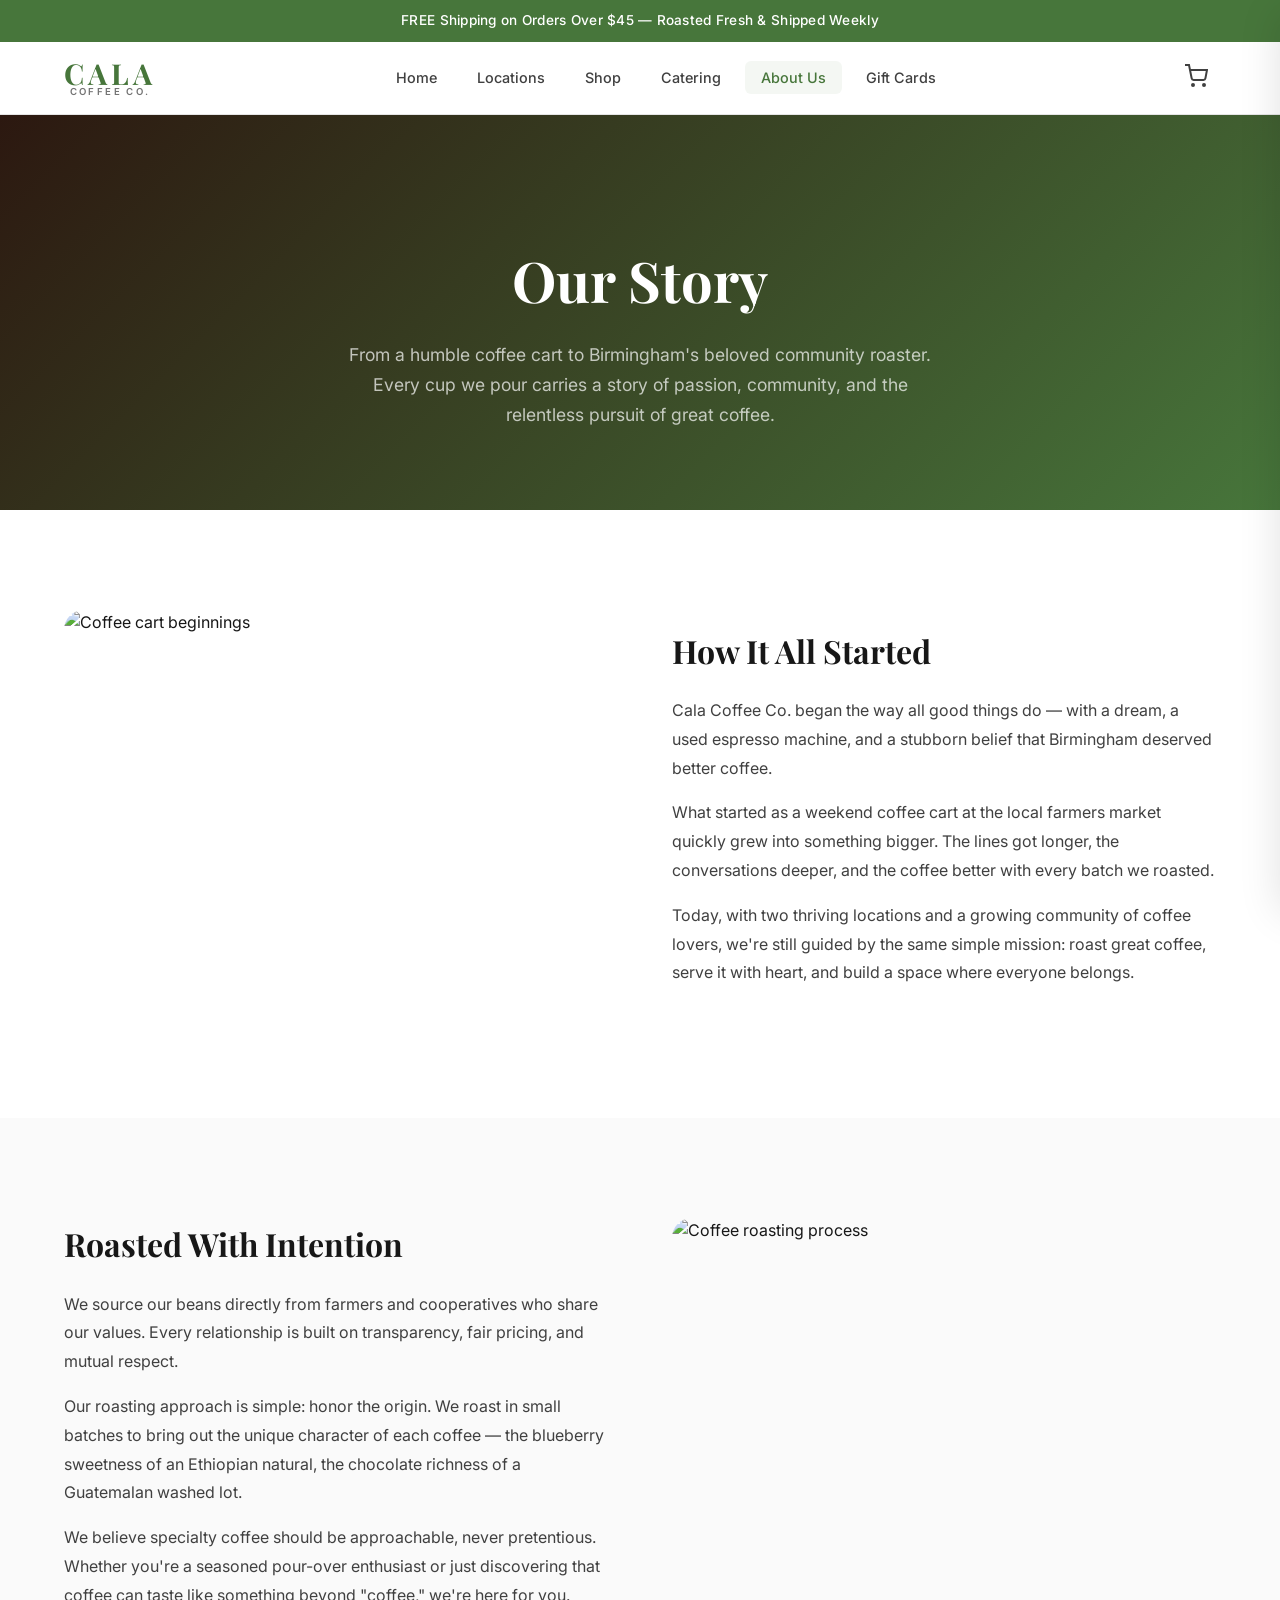
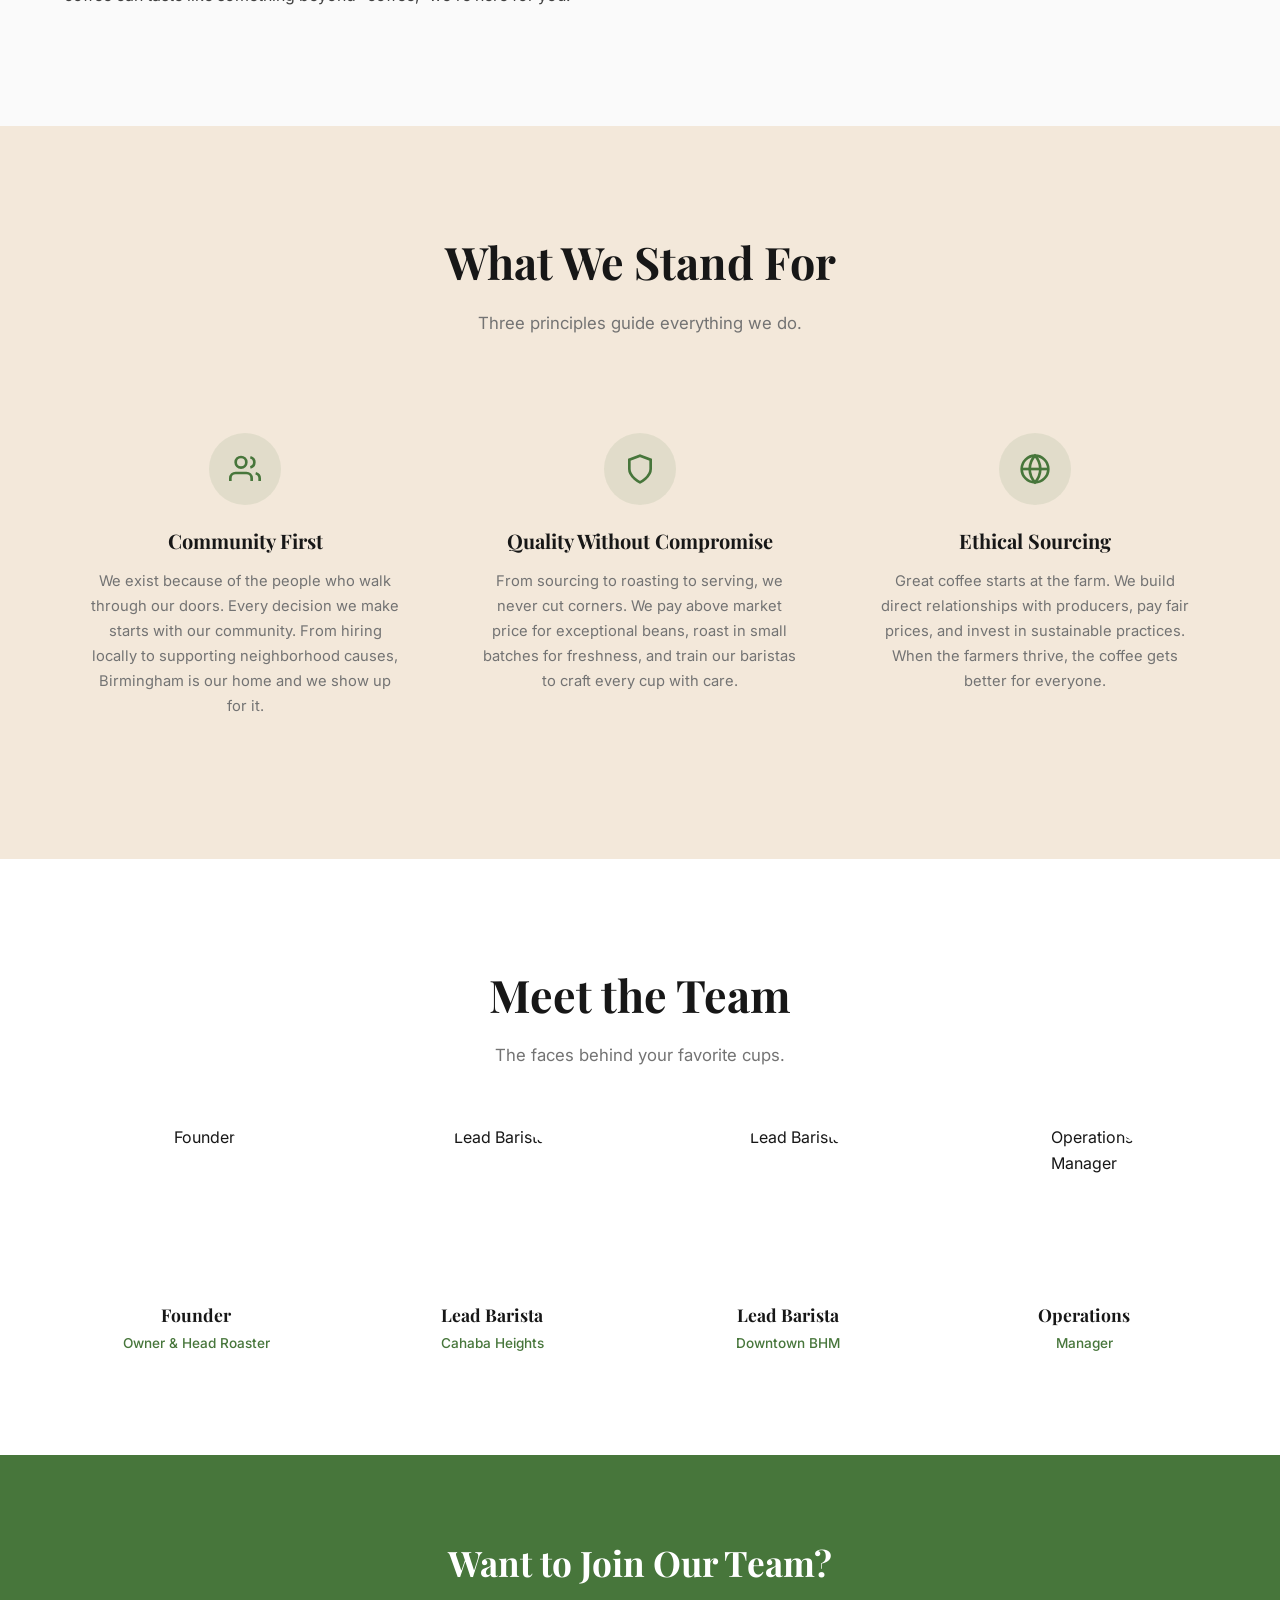
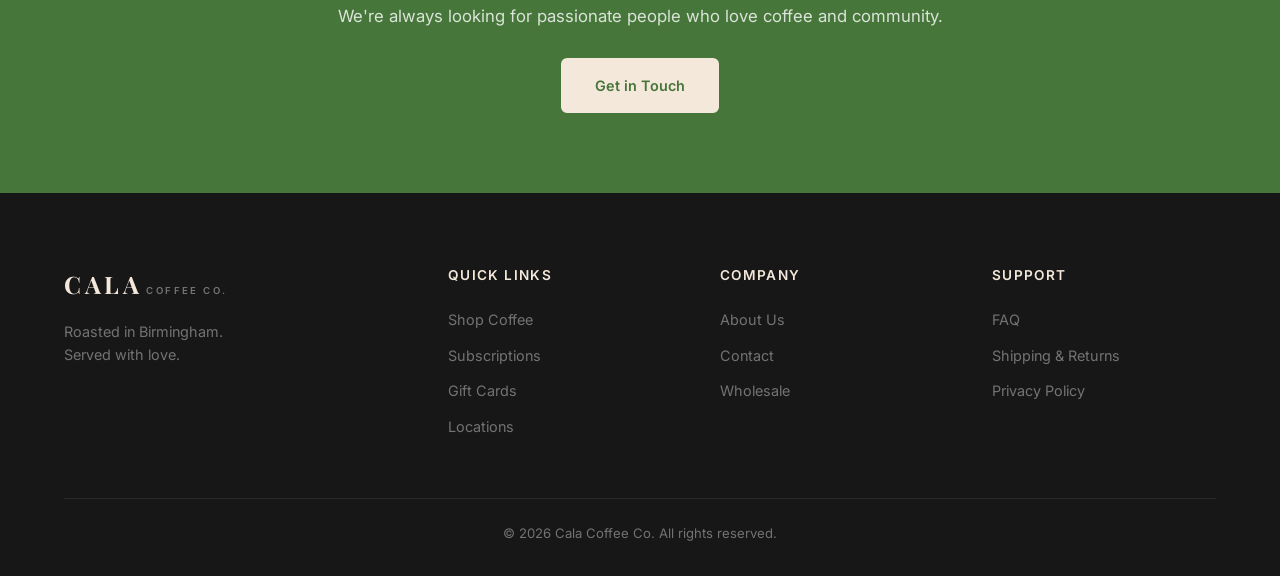
==== commit 1a9f311f: "Add real images and espresso video hero - Replace gradient placeholders with Unsplash coffee product" ====
--- a/about.html
+++ b/about.html
@@ -43,16 +43,10 @@
       border-radius: var(--radius-lg);
       overflow: hidden;
     }
-    .story-image-placeholder {
+    .story-image img {
       width: 100%;
       height: 100%;
-      display: flex;
-      align-items: center;
-      justify-content: center;
-      font-family: var(--font-display);
-      font-size: 1.5rem;
-      color: rgba(255,255,255,0.3);
-      font-weight: 700;
+      object-fit: cover;
     }
     .story-content h2 {
       font-family: var(--font-display);
@@ -118,16 +112,10 @@
       margin: 0 auto 16px;
       overflow: hidden;
     }
-    .team-photo-placeholder {
+    .team-photo img {
       width: 100%;
       height: 100%;
-      display: flex;
-      align-items: center;
-      justify-content: center;
-      font-size: 2.5rem;
-      font-weight: 700;
-      color: rgba(255,255,255,0.4);
-      font-family: var(--font-display);
+      object-fit: cover;
     }
     .team-card h3 {
       font-family: var(--font-display);
@@ -248,9 +236,7 @@
     <div class="container">
       <div class="story-grid">
         <div class="story-image">
-          <div class="story-image-placeholder" style="background: linear-gradient(135deg, #47763b, #2c1810);">
-            <span>The Beginning</span>
-          </div>
+          <img src="https://images.unsplash.com/photo-1501339847302-ac426a4a7cbb?w=800&q=80" alt="Coffee cart beginnings" loading="lazy">
         </div>
         <div class="story-content">
           <h2>How It All Started</h2>
@@ -273,9 +259,7 @@
           <p>We believe specialty coffee should be approachable, never pretentious. Whether you're a seasoned pour-over enthusiast or just discovering that coffee can taste like something beyond "coffee," we're here for you.</p>
         </div>
         <div class="story-image">
-          <div class="story-image-placeholder" style="background: linear-gradient(135deg, #5a3e2b, #8B6914);">
-            <span>The Roastery</span>
-          </div>
+          <img src="https://images.unsplash.com/photo-1507133750040-4a8f57021571?w=800&q=80" alt="Coffee roasting process" loading="lazy">
         </div>
       </div>
     </div>
@@ -324,28 +308,28 @@
       <div class="team-grid">
         <div class="team-card">
           <div class="team-photo">
-            <div class="team-photo-placeholder" style="background: linear-gradient(135deg, #47763b, #6fa85f);">M</div>
+            <img src="https://images.unsplash.com/photo-1507003211169-0a1dd7228f2d?w=300&h=300&fit=crop&q=80" alt="Founder" loading="lazy">
           </div>
           <h3>Founder</h3>
           <p class="role">Owner &amp; Head Roaster</p>
         </div>
         <div class="team-card">
           <div class="team-photo">
-            <div class="team-photo-placeholder" style="background: linear-gradient(135deg, #5a3e2b, #8B6914);">A</div>
+            <img src="https://images.unsplash.com/photo-1438761681033-6461ffad8d80?w=300&h=300&fit=crop&q=80" alt="Lead Barista" loading="lazy">
           </div>
           <h3>Lead Barista</h3>
           <p class="role">Cahaba Heights</p>
         </div>
         <div class="team-card">
           <div class="team-photo">
-            <div class="team-photo-placeholder" style="background: linear-gradient(135deg, #1a1a2e, #16213e);">J</div>
+            <img src="https://images.unsplash.com/photo-1500648767791-00dcc994a43e?w=300&h=300&fit=crop&q=80" alt="Lead Barista" loading="lazy">
           </div>
           <h3>Lead Barista</h3>
           <p class="role">Downtown BHM</p>
         </div>
         <div class="team-card">
           <div class="team-photo">
-            <div class="team-photo-placeholder" style="background: linear-gradient(135deg, #c97b3d, #e8a95c);">S</div>
+            <img src="https://images.unsplash.com/photo-1573497019940-1c28c88b4f3e?w=300&h=300&fit=crop&q=80" alt="Operations Manager" loading="lazy">
           </div>
           <h3>Operations</h3>
           <p class="role">Manager</p>
--- a/styles.css
+++ b/styles.css
@@ -289,15 +289,24 @@
   min-height: 85vh;
   display: flex;
   align-items: center;
-  background: linear-gradient(135deg, #2c1810 0%, #47763b 50%, #1a1a2e 100%);
+  background: #1a1a1a;
   overflow: hidden;
+}
+
+.hero-video {
+  position: absolute;
+  inset: 0;
+  width: 100%;
+  height: 100%;
+  object-fit: cover;
+  z-index: 0;
 }
 
 .hero-overlay {
   position: absolute;
   inset: 0;
-  background: radial-gradient(circle at 30% 50%, rgba(71, 118, 59, 0.3) 0%, transparent 60%),
-              radial-gradient(circle at 70% 30%, rgba(243, 232, 218, 0.1) 0%, transparent 50%);
+  background: linear-gradient(135deg, rgba(26, 26, 30, 0.7) 0%, rgba(71, 118, 59, 0.3) 50%, rgba(26, 26, 30, 0.7) 100%);
+  z-index: 1;
 }
 
 .hero-content {
@@ -494,6 +503,17 @@
   overflow: hidden;
 }
 
+.product-image img {
+  width: 100%;
+  height: 100%;
+  object-fit: cover;
+  transition: transform var(--transition);
+}
+
+.product-card:hover .product-image img {
+  transform: scale(1.05);
+}
+
 .product-image-placeholder {
   width: 100%;
   height: 100%;
@@ -562,6 +582,17 @@
 .location-image {
   aspect-ratio: 16/9;
   overflow: hidden;
+}
+
+.location-image img {
+  width: 100%;
+  height: 100%;
+  object-fit: cover;
+  transition: transform var(--transition);
+}
+
+.location-card:hover .location-image img {
+  transform: scale(1.05);
 }
 
 .location-image-placeholder {
